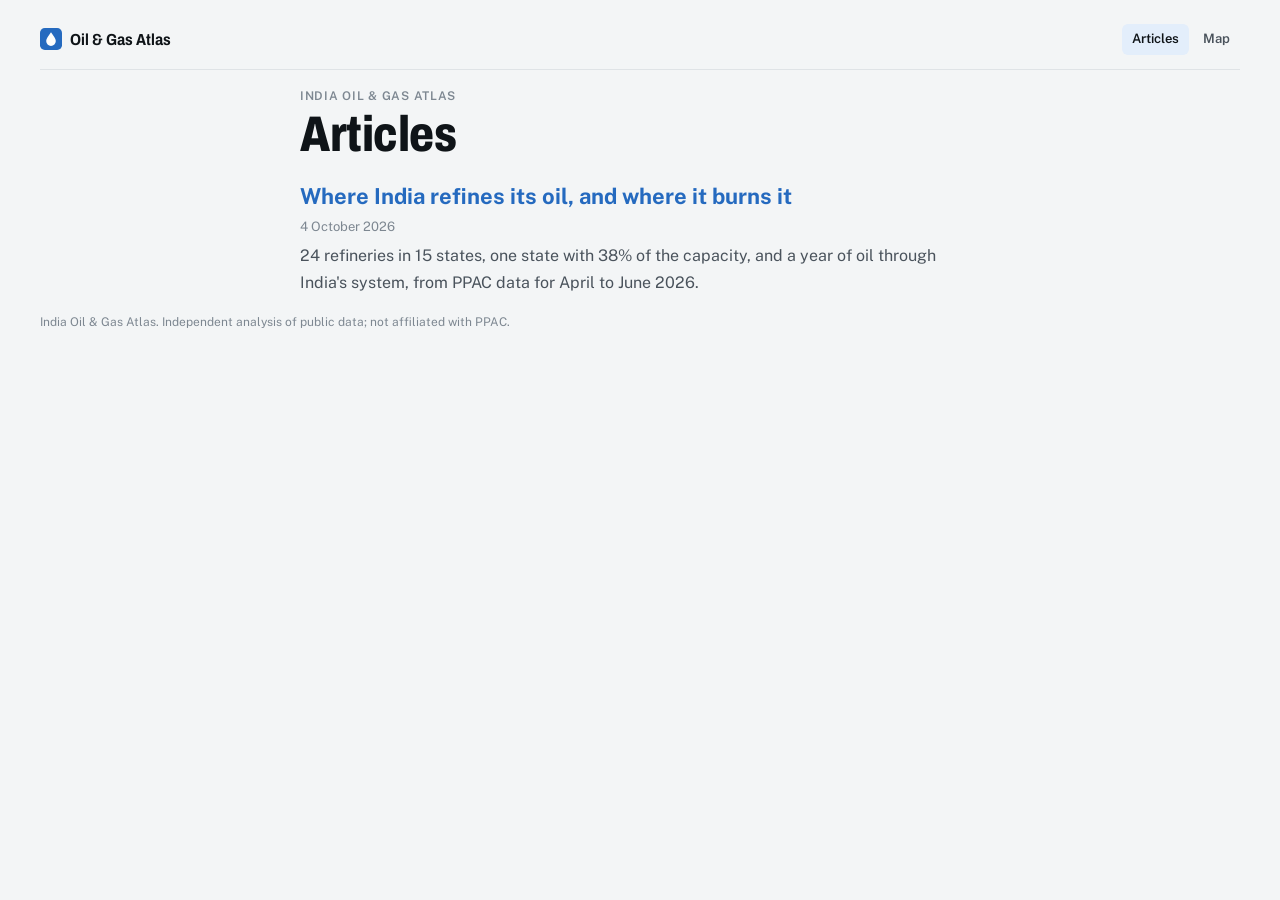
==== posts/index.html @ 9cfd4ae3 "Version shared assets and chart frames so browsers drop stale copies Co-Authored-By: Claude Opus 5.5" ====
<!doctype html>
<html lang="en">
<head>
<meta charset="utf-8">
<meta name="viewport" content="width=device-width, initial-scale=1, viewport-fit=cover">
<title>Articles · India Oil &amp; Gas Atlas</title>
<meta name="description" content="Articles from the India Oil & Gas Atlas.">
<meta property="og:title" content="Articles">
<meta property="og:description" content="Articles from the India Oil & Gas Atlas.">
<meta property="og:type" content="article">
<meta property="og:url" content="https://sand7888.github.io/india-oil-gas-atlas/posts/">
<meta property="og:image" content="https://sand7888.github.io/india-oil-gas-atlas/images/card-atlas.png">
<meta name="twitter:card" content="summary_large_image">
<link rel="canonical" href="https://sand7888.github.io/india-oil-gas-atlas/posts/">
<meta name="robots" content="noindex, nofollow">
<link rel="icon" href="data:image/svg+xml,%3Csvg xmlns='http://www.w3.org/2000/svg' viewBox='0 0 32 32'%3E%3Crect width='32' height='32' rx='7' fill='%23256abf'/%3E%3Cpath d='M16 6c-4 6-7 9.5-7 13a7 7 0 0 0 14 0c0-3.5-3-7-7-13z' fill='%23fff'/%3E%3C/svg%3E">
<link rel="preconnect" href="https://fonts.googleapis.com">
<link rel="preconnect" href="https://fonts.gstatic.com" crossorigin>
<link rel="stylesheet" href="https://fonts.googleapis.com/css2?family=Archivo:wdth,wght@75..100,500..800&family=Public+Sans:ital,wght@0,400;0,500;0,600;0,700;1,400&display=swap">
<link rel="stylesheet" href="../assets/site.css?v=d479c280">
<style>
/* Layout: one reading column of about 68 characters; charts break out wider so maps have room. */
.article { display: flex; flex-direction: column; gap: 18px; }
.article header { max-width: 680px; margin-inline: auto; width: 100%; }
.article h1 { font-size: clamp(32px, 5vw, 50px); }
.byline { margin: 10px 0 0; color: var(--muted); font-size: 14px; }
.body { width: 100%; max-width: 680px; margin-inline: auto; font-size: 18px; line-height: 1.7; }
.body p { margin: 0 0 1.1em; }
.body h2 { margin: 1.6em 0 .5em; font-family: var(--display); font-stretch: 85%; font-weight: 700; font-size: 28px; line-height: 1.15; text-wrap: balance; }
.body h3 { margin: 2em 0 .4em; font-size: 13px; letter-spacing: .06em; text-transform: uppercase; color: var(--muted); }
.body h3 ~ p { font-size: 14px; line-height: 1.6; color: var(--ink-2); }
.body strong { font-weight: 700; }
.body a { color: var(--accent); }
/* Charts are wider than the text: up to 1000px, never wider than the screen. */
.chart { margin: 1.4em 0 1.8em; width: min(1000px, calc(100vw - 32px)); margin-left: 50%; transform: translateX(-50%); }
.chart iframe { display: block; width: 100%; border: 0; border-radius: var(--radius); background: var(--bg); }
.subscribe { max-width: 680px; margin: 8px auto 0; width: 100%; background: var(--surface); border: 1px solid var(--line); border-radius: var(--radius); padding: 18px 20px; display: flex; gap: 12px 20px; align-items: center; justify-content: space-between; flex-wrap: wrap; }
.subscribe p { margin: 0; color: var(--ink-2); }
.subscribe b { color: var(--ink); display: block; font-size: 17px; }
.subscribe a { background: var(--accent); color: #fff; text-decoration: none; font-weight: 700; padding: 10px 18px; border-radius: 8px; white-space: nowrap; }
.subscribe a:focus-visible { outline: 2px solid var(--ink); outline-offset: 2px; }
.postlist { list-style: none; margin: 0; padding: 0; display: flex; flex-direction: column; gap: 22px; }
.postlist a { text-decoration: none; font-size: 22px; } .postlist span { display: block; font-size: 13px; color: var(--muted); }
.postlist p { margin: 4px 0 0; font-size: 16px; color: var(--ink-2); }
</style>
</head>
<body>
<div class="page">
  <nav class="site-nav" aria-label="Site">
    <a class="brand" href="../"><svg viewBox="0 0 32 32" aria-hidden="true"><rect width="32" height="32" rx="7" fill="var(--accent)"/><path d="M16 6c-4 6-7 9.5-7 13a7 7 0 0 0 14 0c0-3.5-3-7-7-13z" fill="var(--surface)"/></svg>Oil &amp; Gas Atlas</a>
    <div class="links"><a href="./" aria-current="page">Articles</a><a href="../">Map</a></div>
  </nav>

  <article class="article">
    <header>
      <p class="eyebrow">India Oil &amp; Gas Atlas</p>
      <h1>Articles</h1>
      
    </header>
    <div class="body">
<ul class="postlist"><li><a href="where-india-refines-its-oil.html"><b>Where India refines its oil, and where it burns it</b></a><span>4 October 2026</span><p>24 refineries in 15 states, one state with 38% of the capacity, and a year of oil through India&#x27;s system, from PPAC data for April to June 2026.</p></li></ul>
    </div>
    
  </article>

  <footer><span>India Oil &amp; Gas Atlas. Independent analysis of public data; not affiliated with PPAC.</span></footer>
</div>
<script>
// Charts are embedded views of the atlas pages; each reports its height so the frame fits it exactly.
addEventListener("message", (e) => {
  if (!e.data || e.data.type !== "atlas-embed") return;
  for (const f of document.querySelectorAll("iframe[data-atlas]")) if (f.contentWindow === e.source) f.style.height = e.data.h + "px";
});
</script>
</body>
</html>
---- assets/site.css ----
/* Shared look for every page: tokens, base type, page frame, site header and footer. */
:root {
  --bg: #f3f5f6;
  --surface: #fdfdfc;
  --ink: #0f1418;
  --ink-2: #4a535c;
  --muted: #7d8791;
  --line: #dfe3e6;
  --accent: #256abf;
  --accent-soft: #e3eefb;
  --zero: #e6e9ec;
  --hatch: #b4bcc4;
  --c0: #b7d3f6; --c1: #6da7ec; --c2: #3987e5; --c3: #256abf; --c4: #104281;
  /* Oil balance: crude (imported, domestic) and one colour per product, the same wherever it appears. */
  --s1: #2a78d6; --s3: #1baf7a; --flow: #9aa6b2; --link-op: .45;
  --d1: #0f7f58; --d2: #1baf7a; --d3: #5ccb9f; --d4: #9fe0c4;  /* domestic crude: ONGC, Oil India, contract blocks, condensate */
  --p-lpg: #eb6834; --p-petcoke: #4b5563; --p-diesel: #eda100; --p-petrol: #e87ba4; --p-jet: #008300; --p-naphtha: #4a3aa7; --p-other: #b3bcc6;
  --display: "Archivo", "Arial Narrow", "Helvetica Neue", Arial, sans-serif;
  --body: "Public Sans", system-ui, -apple-system, "Segoe UI", sans-serif;
  --radius: 10px;
}
@media (prefers-color-scheme: dark) {
  :root:not([data-theme="light"]) {
    --bg: #0e1114; --surface: #161a1e; --ink: #f1f3f5; --ink-2: #b8c0c8; --muted: #7f8892;
    --line: #2a3036; --accent: #6da7ec; --accent-soft: #1b2a3c; --zero: #262b31; --hatch: #4a525b;
    --c0: #184f95; --c1: #256abf; --c2: #3987e5; --c3: #6da7ec; --c4: #b7d3f6;
    --s1: #3987e5; --s3: #199e70; --flow: #5d6873; --link-op: .62;
    --d1: #127552; --d2: #199e70; --d3: #3fc490; --d4: #8adbb8;
    --p-lpg: #d95926; --p-petcoke: #9aa3ad; --p-diesel: #c98500; --p-petrol: #d55181; --p-jet: #008300; --p-naphtha: #9085e9; --p-other: #5d6873;
    color-scheme: dark;
  }
}
:root[data-theme="dark"] {
  --bg: #0e1114; --surface: #161a1e; --ink: #f1f3f5; --ink-2: #b8c0c8; --muted: #7f8892;
  --line: #2a3036; --accent: #6da7ec; --accent-soft: #1b2a3c; --zero: #262b31; --hatch: #4a525b;
  --c0: #184f95; --c1: #256abf; --c2: #3987e5; --c3: #6da7ec; --c4: #b7d3f6;
  --s1: #3987e5; --s3: #199e70; --flow: #5d6873; --link-op: .62;
  --d1: #127552; --d2: #199e70; --d3: #3fc490; --d4: #8adbb8;
  --p-lpg: #d95926; --p-petcoke: #9aa3ad; --p-diesel: #c98500; --p-petrol: #d55181; --p-jet: #008300; --p-naphtha: #9085e9; --p-other: #5d6873;
  color-scheme: dark;
}

* { box-sizing: border-box; }
body { background: var(--bg); color: var(--ink); font-family: var(--body); font-size: 14px; line-height: 1.45; }
.page { max-width: 1240px; margin: 0 auto; padding-inline: 20px; padding-block: 24px 40px; display: flex; flex-direction: column; gap: 18px; }
@media (max-width: 600px) { .page { padding-inline: 16px; padding-block: 16px 32px; } }

header .eyebrow { margin: 0 0 4px; font-size: 12px; letter-spacing: .06em; text-transform: uppercase; color: var(--muted); font-weight: 600; }
h1 { margin: 0; font-family: var(--display); font-stretch: 78%; font-weight: 800; font-size: clamp(28px, 4.2vw, 42px); line-height: 1.02; letter-spacing: -.01em; text-wrap: balance; }
header p.lede { margin: 8px 0 0; color: var(--ink-2); max-width: 68ch; }

footer { color: var(--muted); font-size: 12px; display: flex; flex-direction: column; gap: 4px; max-width: 90ch; }
footer a { color: var(--ink-2); }

html { background: var(--bg); }
body { margin: 0; }
[hidden] { display: none !important; }
a { color: var(--accent); }

.site-nav { display: flex; justify-content: space-between; align-items: center; gap: 12px; flex-wrap: wrap; padding-bottom: 14px; border-bottom: 1px solid var(--line); }
.site-nav .brand { display: inline-flex; align-items: center; gap: 8px; color: var(--ink); text-decoration: none; font-family: var(--display); font-stretch: 85%; font-weight: 700; font-size: 16px; }
.site-nav .brand svg { width: 22px; height: 22px; flex: none; }
.site-nav .links { display: flex; gap: 4px; }
.site-nav .links a { color: var(--ink-2); text-decoration: none; font-weight: 600; font-size: 13px; padding: 6px 10px; border-radius: 6px; }
.site-nav .links a:hover { background: var(--accent-soft); color: var(--ink); }
.site-nav .links a[aria-current="page"] { color: var(--ink); background: var(--accent-soft); }
.site-nav a:focus-visible { outline: 2px solid var(--accent); outline-offset: 2px; }

/* Embed mode (see embed.js): just the chart, a source line and a link back. */
html.embed .site-nav, html.embed .page > header, html.embed .page > footer { display: none; }
html.embed .page { padding-block: 12px; gap: 12px; }
.embedfoot { display: flex; justify-content: space-between; align-items: baseline; gap: 6px 16px; flex-wrap: wrap; font-size: 12px; color: var(--muted); }
.embedfoot a { color: var(--accent); font-weight: 600; text-decoration: none; }
.embedfoot .brand-sm { font-family: var(--display); font-stretch: 85%; font-weight: 700; color: var(--ink-2); font-size: 13px; }
/* Static mode: a fixed 1200px layout for images, with nothing that only makes sense on hover. */
html.static body { width: 1200px; }
html.static .page { max-width: none; width: 1200px; padding-inline: 24px; }
html.static .tip, html.static .scrollhint, html.static .more { display: none !important; }
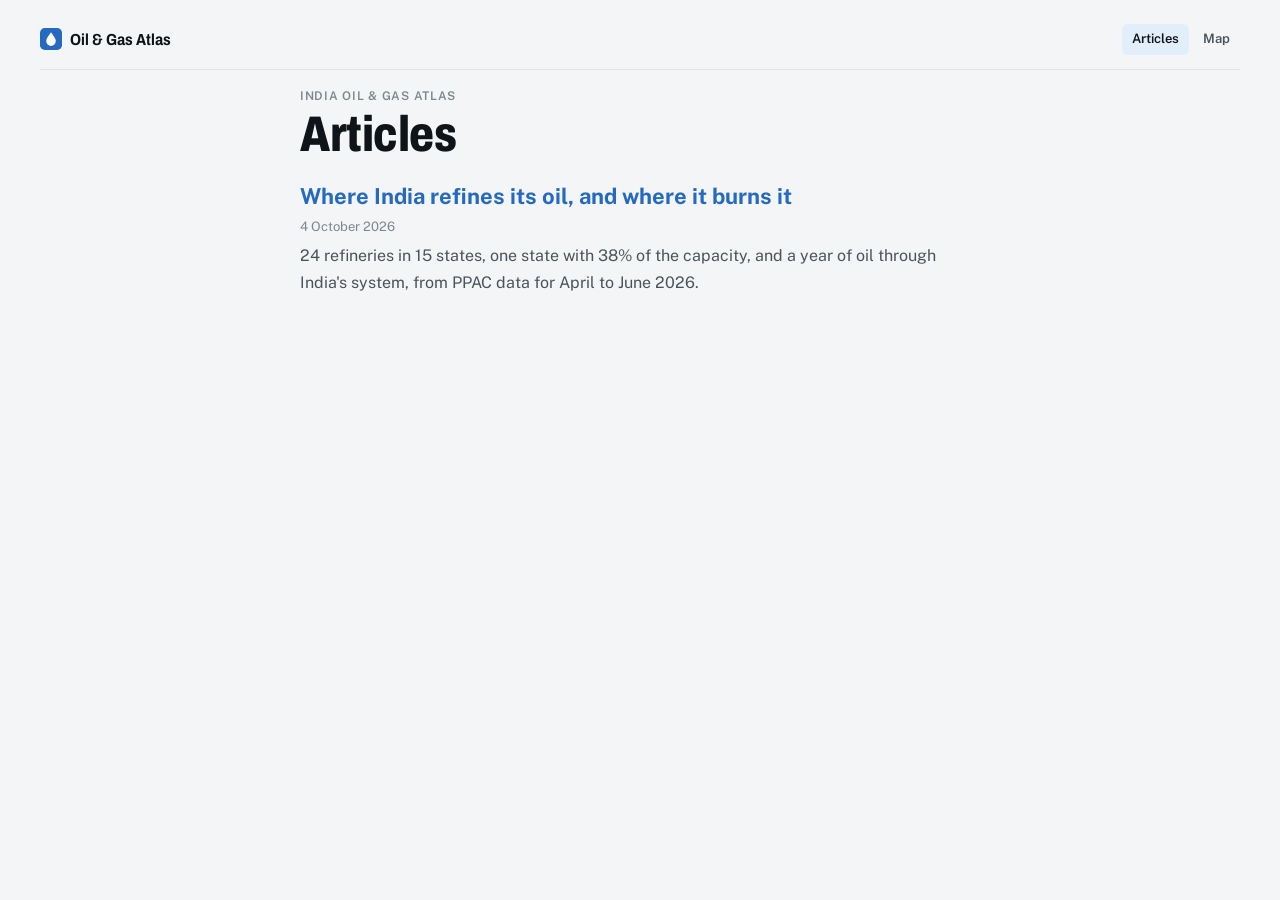
==== commit bdc8da8a: "Articles: charts match the text column; drop the repeated footer Co-Authored-By: Claude Opus 5.5 <no" ====
--- a/posts/index.html
+++ b/posts/index.html
@@ -19,7 +19,7 @@
 <link rel="stylesheet" href="https://fonts.googleapis.com/css2?family=Archivo:wdth,wght@75..100,500..800&family=Public+Sans:ital,wght@0,400;0,500;0,600;0,700;1,400&display=swap">
 <link rel="stylesheet" href="../assets/site.css?v=d479c280">
 <style>
-/* Layout: one reading column of about 68 characters; charts break out wider so maps have room. */
+/* Layout: one reading column of about 68 characters; charts share its width. */
 .article { display: flex; flex-direction: column; gap: 18px; }
 .article header { max-width: 680px; margin-inline: auto; width: 100%; }
 .article h1 { font-size: clamp(32px, 5vw, 50px); }
@@ -31,8 +31,7 @@
 .body h3 ~ p { font-size: 14px; line-height: 1.6; color: var(--ink-2); }
 .body strong { font-weight: 700; }
 .body a { color: var(--accent); }
-/* Charts are wider than the text: up to 1000px, never wider than the screen. */
-.chart { margin: 1.4em 0 1.8em; width: min(1000px, calc(100vw - 32px)); margin-left: 50%; transform: translateX(-50%); }
+.chart { margin: 1.4em 0 1.8em; }
 .chart iframe { display: block; width: 100%; border: 0; border-radius: var(--radius); background: var(--bg); }
 .subscribe { max-width: 680px; margin: 8px auto 0; width: 100%; background: var(--surface); border: 1px solid var(--line); border-radius: var(--radius); padding: 18px 20px; display: flex; gap: 12px 20px; align-items: center; justify-content: space-between; flex-wrap: wrap; }
 .subscribe p { margin: 0; color: var(--ink-2); }
@@ -63,7 +62,6 @@
     
   </article>
 
-  <footer><span>India Oil &amp; Gas Atlas. Independent analysis of public data; not affiliated with PPAC.</span></footer>
 </div>
 <script>
 // Charts are embedded views of the atlas pages; each reports its height so the frame fits it exactly.
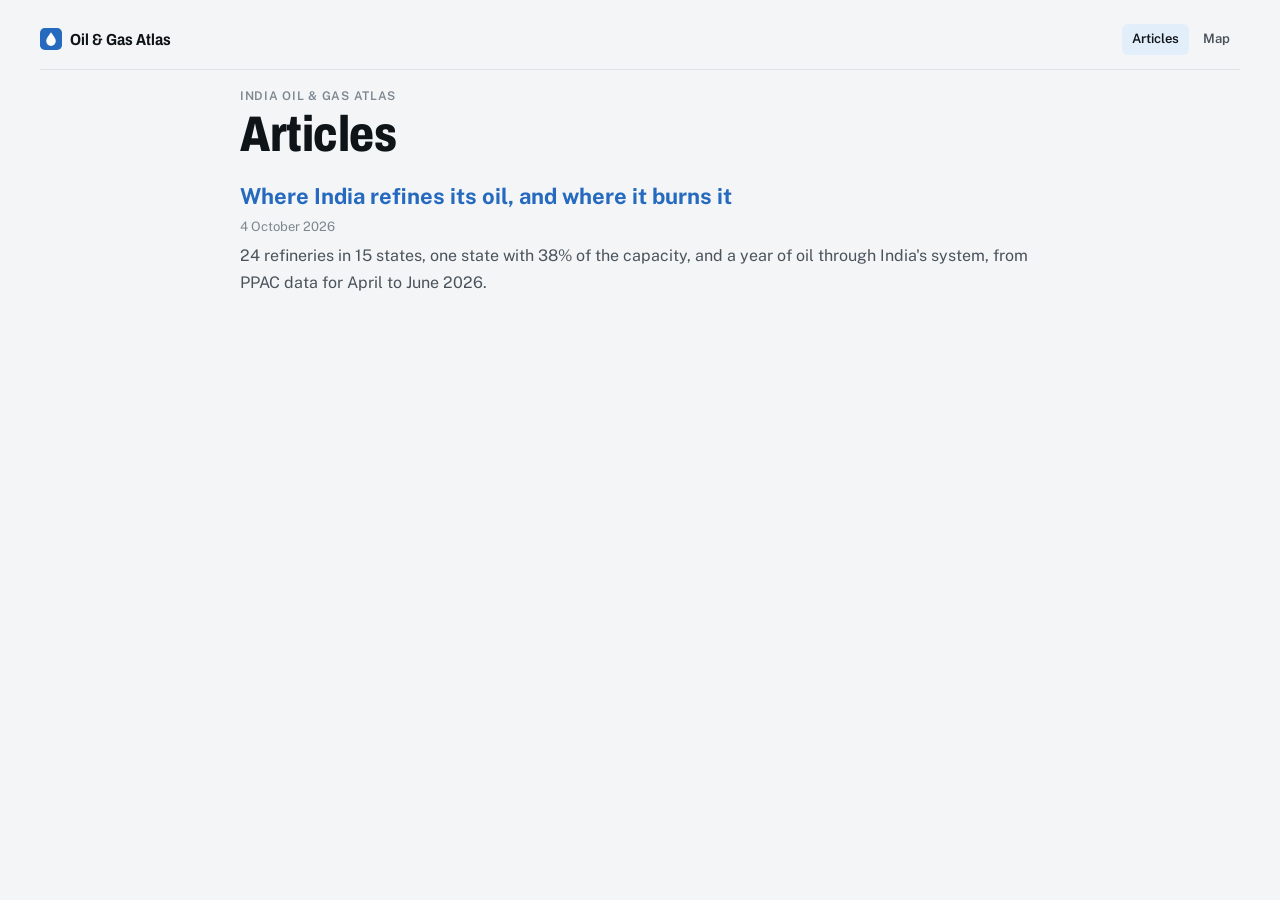
==== commit 579290a5: "Articles: 800px column; embedded charts fit it without stretching Co-Authored-By: Claude Opus 5.5 <n" ====
--- a/posts/index.html
+++ b/posts/index.html
@@ -17,14 +17,14 @@
 <link rel="preconnect" href="https://fonts.googleapis.com">
 <link rel="preconnect" href="https://fonts.gstatic.com" crossorigin>
 <link rel="stylesheet" href="https://fonts.googleapis.com/css2?family=Archivo:wdth,wght@75..100,500..800&family=Public+Sans:ital,wght@0,400;0,500;0,600;0,700;1,400&display=swap">
-<link rel="stylesheet" href="../assets/site.css?v=d479c280">
+<link rel="stylesheet" href="../assets/site.css?v=7ea134e8">
 <style>
-/* Layout: one reading column of about 68 characters; charts share its width. */
+/* Layout: one 800px column; text and charts share its width. */
 .article { display: flex; flex-direction: column; gap: 18px; }
-.article header { max-width: 680px; margin-inline: auto; width: 100%; }
+.article header { max-width: 800px; margin-inline: auto; width: 100%; }
 .article h1 { font-size: clamp(32px, 5vw, 50px); }
 .byline { margin: 10px 0 0; color: var(--muted); font-size: 14px; }
-.body { width: 100%; max-width: 680px; margin-inline: auto; font-size: 18px; line-height: 1.7; }
+.body { width: 100%; max-width: 800px; margin-inline: auto; font-size: 18px; line-height: 1.7; }
 .body p { margin: 0 0 1.1em; }
 .body h2 { margin: 1.6em 0 .5em; font-family: var(--display); font-stretch: 85%; font-weight: 700; font-size: 28px; line-height: 1.15; text-wrap: balance; }
 .body h3 { margin: 2em 0 .4em; font-size: 13px; letter-spacing: .06em; text-transform: uppercase; color: var(--muted); }
@@ -33,7 +33,7 @@
 .body a { color: var(--accent); }
 .chart { margin: 1.4em 0 1.8em; }
 .chart iframe { display: block; width: 100%; border: 0; border-radius: var(--radius); background: var(--bg); }
-.subscribe { max-width: 680px; margin: 8px auto 0; width: 100%; background: var(--surface); border: 1px solid var(--line); border-radius: var(--radius); padding: 18px 20px; display: flex; gap: 12px 20px; align-items: center; justify-content: space-between; flex-wrap: wrap; }
+.subscribe { max-width: 800px; margin: 8px auto 0; width: 100%; background: var(--surface); border: 1px solid var(--line); border-radius: var(--radius); padding: 18px 20px; display: flex; gap: 12px 20px; align-items: center; justify-content: space-between; flex-wrap: wrap; }
 .subscribe p { margin: 0; color: var(--ink-2); }
 .subscribe b { color: var(--ink); display: block; font-size: 17px; }
 .subscribe a { background: var(--accent); color: #fff; text-decoration: none; font-weight: 700; padding: 10px 18px; border-radius: 8px; white-space: nowrap; }
--- a/assets/site.css
+++ b/assets/site.css
@@ -68,7 +68,7 @@
 
 /* Embed mode (see embed.js): just the chart, a source line and a link back. */
 html.embed .site-nav, html.embed .page > header, html.embed .page > footer { display: none; }
-html.embed .page { padding-block: 12px; gap: 12px; }
+html.embed .page { padding: 12px 0; gap: 12px; }
 .embedfoot { display: flex; justify-content: space-between; align-items: baseline; gap: 6px 16px; flex-wrap: wrap; font-size: 12px; color: var(--muted); }
 .embedfoot a { color: var(--accent); font-weight: 600; text-decoration: none; }
 .embedfoot .brand-sm { font-family: var(--display); font-stretch: 85%; font-weight: 700; color: var(--ink-2); font-size: 13px; }
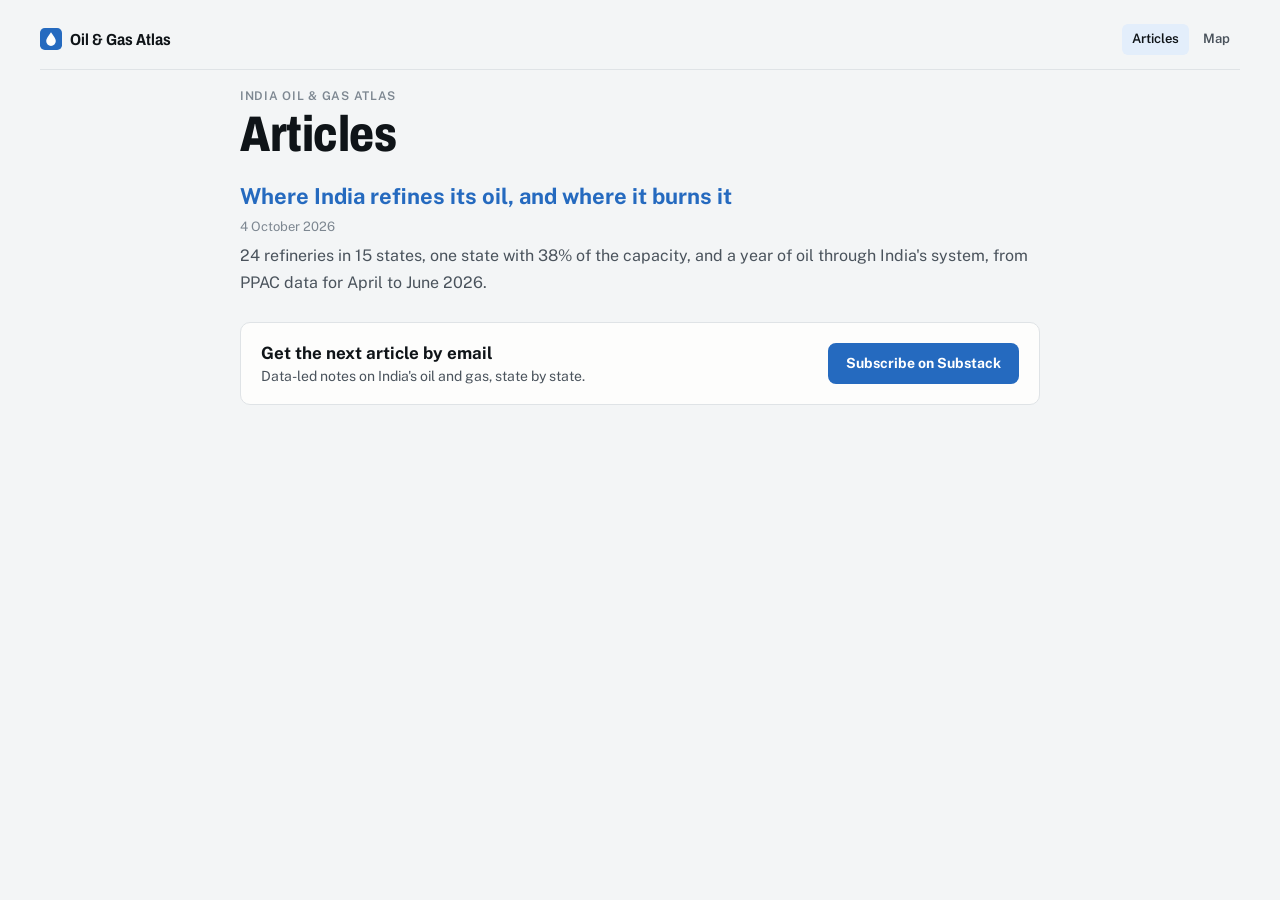
==== commit c892fb45: "Open the site to search engines; add sitemap and Substack subscribe box Co-Authored-By: Claude Opus " ====
--- a/posts/index.html
+++ b/posts/index.html
@@ -12,7 +12,7 @@
 <meta property="og:image" content="https://sand7888.github.io/india-oil-gas-atlas/images/card-atlas.png">
 <meta name="twitter:card" content="summary_large_image">
 <link rel="canonical" href="https://sand7888.github.io/india-oil-gas-atlas/posts/">
-<meta name="robots" content="noindex, nofollow">
+
 <link rel="icon" href="data:image/svg+xml,%3Csvg xmlns='http://www.w3.org/2000/svg' viewBox='0 0 32 32'%3E%3Crect width='32' height='32' rx='7' fill='%23256abf'/%3E%3Cpath d='M16 6c-4 6-7 9.5-7 13a7 7 0 0 0 14 0c0-3.5-3-7-7-13z' fill='%23fff'/%3E%3C/svg%3E">
 <link rel="preconnect" href="https://fonts.googleapis.com">
 <link rel="preconnect" href="https://fonts.gstatic.com" crossorigin>
@@ -59,7 +59,7 @@
     <div class="body">
 <ul class="postlist"><li><a href="where-india-refines-its-oil.html"><b>Where India refines its oil, and where it burns it</b></a><span>4 October 2026</span><p>24 refineries in 15 states, one state with 38% of the capacity, and a year of oil through India&#x27;s system, from PPAC data for April to June 2026.</p></li></ul>
     </div>
-    
+    <aside class="subscribe"><p><b>Get the next article by email</b>Data-led notes on India's oil and gas, state by state.</p><a href="https://sandeep122670.substack.com/subscribe" target="_blank" rel="noopener">Subscribe on Substack</a></aside>
   </article>
 
 </div>
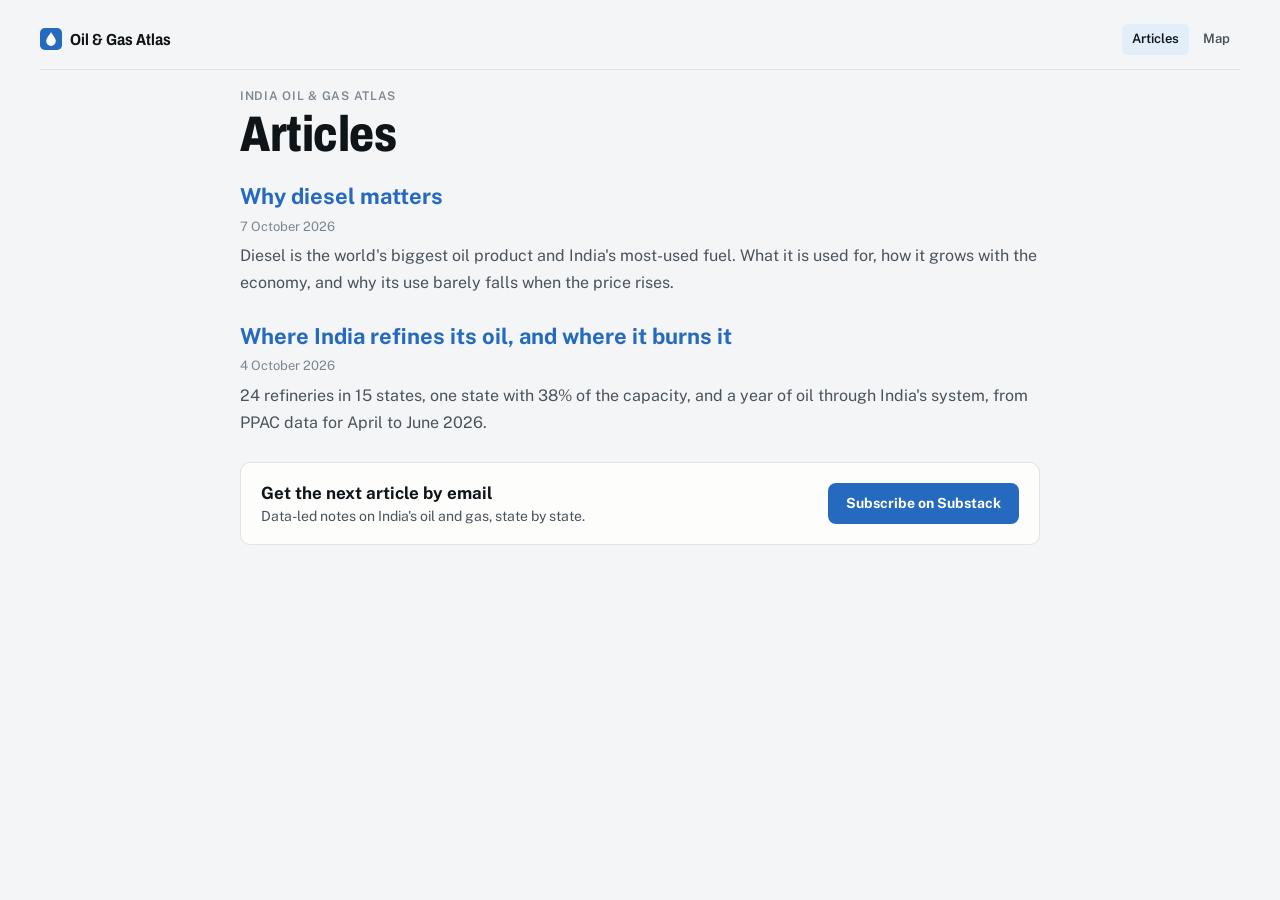
==== commit b6634c77: "Publish "Why diesel matters" with its charts and share card Co-Authored-By: Claude Opus 5.5 <noreply" ====
--- a/posts/index.html
+++ b/posts/index.html
@@ -27,6 +27,7 @@
 .body { width: 100%; max-width: 800px; margin-inline: auto; font-size: 18px; line-height: 1.7; }
 .body p { margin: 0 0 1.1em; }
 .body h2 { margin: 1.6em 0 .5em; font-family: var(--display); font-stretch: 85%; font-weight: 700; font-size: 28px; line-height: 1.15; text-wrap: balance; }
+.body h2, .body h3 { scroll-margin-top: 20px; }  /* breathing room when a link jumps to a section */
 .body h3 { margin: 2em 0 .4em; font-size: 13px; letter-spacing: .06em; text-transform: uppercase; color: var(--muted); }
 .body h3 ~ p { font-size: 14px; line-height: 1.6; color: var(--ink-2); }
 .body strong { font-weight: 700; }
@@ -57,7 +58,7 @@
       
     </header>
     <div class="body">
-<ul class="postlist"><li><a href="where-india-refines-its-oil.html"><b>Where India refines its oil, and where it burns it</b></a><span>4 October 2026</span><p>24 refineries in 15 states, one state with 38% of the capacity, and a year of oil through India&#x27;s system, from PPAC data for April to June 2026.</p></li></ul>
+<ul class="postlist"><li><a href="why-diesel-matters.html"><b>Why diesel matters</b></a><span>7 October 2026</span><p>Diesel is the world&#x27;s biggest oil product and India&#x27;s most-used fuel. What it is used for, how it grows with the economy, and why its use barely falls when the price rises.</p></li><li><a href="where-india-refines-its-oil.html"><b>Where India refines its oil, and where it burns it</b></a><span>4 October 2026</span><p>24 refineries in 15 states, one state with 38% of the capacity, and a year of oil through India&#x27;s system, from PPAC data for April to June 2026.</p></li></ul>
     </div>
     <aside class="subscribe"><p><b>Get the next article by email</b>Data-led notes on India's oil and gas, state by state.</p><a href="https://sandeep122670.substack.com/subscribe" target="_blank" rel="noopener">Subscribe on Substack</a></aside>
   </article>
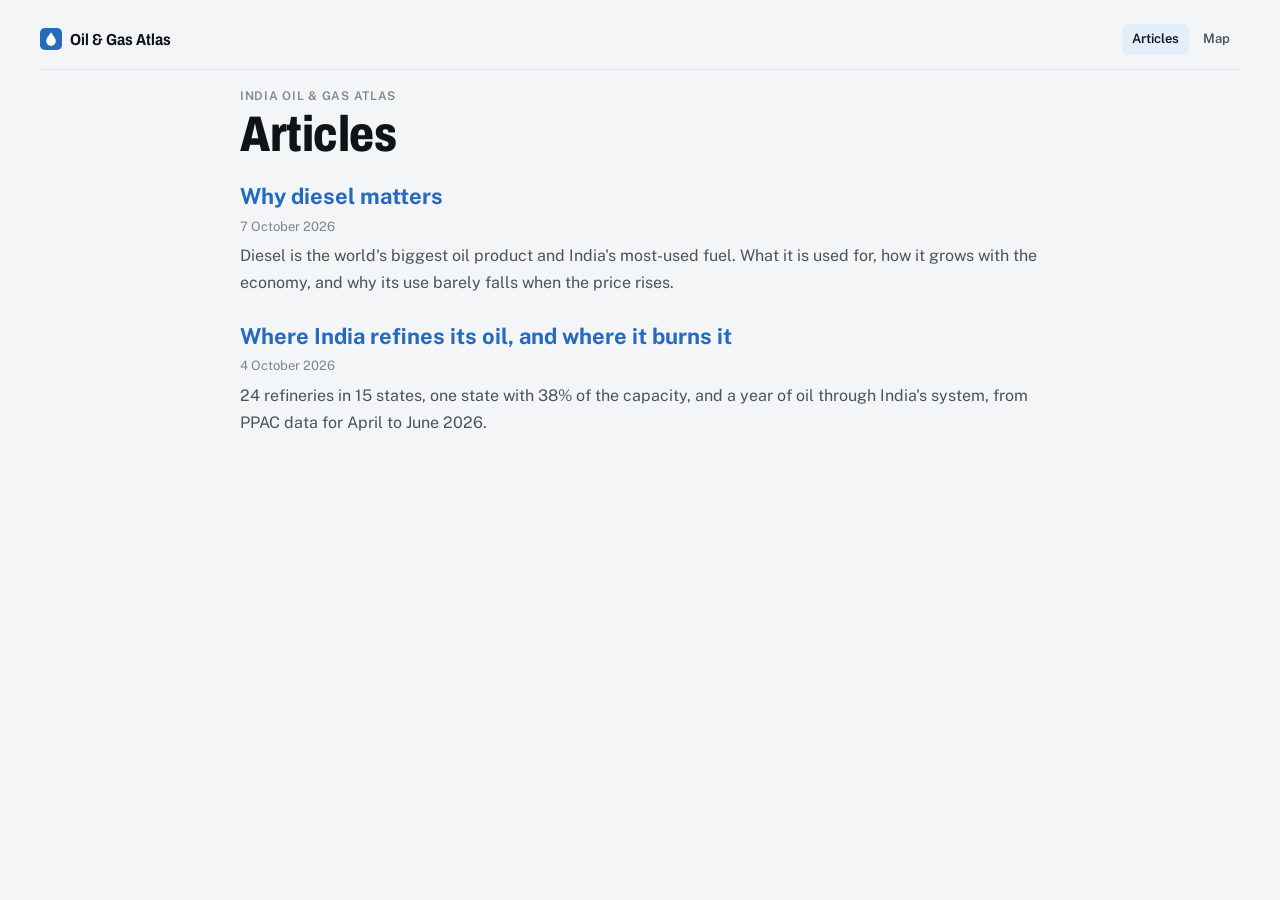
==== commit bf308639: "Remove the Subscribe on Substack box from articles Co-Authored-By: Claude Opus 5.5 <noreply@anthropi" ====
--- a/posts/index.html
+++ b/posts/index.html
@@ -34,11 +34,6 @@
 .body a { color: var(--accent); }
 .chart { margin: 1.4em 0 1.8em; }
 .chart iframe { display: block; width: 100%; border: 0; border-radius: var(--radius); background: var(--bg); }
-.subscribe { max-width: 800px; margin: 8px auto 0; width: 100%; background: var(--surface); border: 1px solid var(--line); border-radius: var(--radius); padding: 18px 20px; display: flex; gap: 12px 20px; align-items: center; justify-content: space-between; flex-wrap: wrap; }
-.subscribe p { margin: 0; color: var(--ink-2); }
-.subscribe b { color: var(--ink); display: block; font-size: 17px; }
-.subscribe a { background: var(--accent); color: #fff; text-decoration: none; font-weight: 700; padding: 10px 18px; border-radius: 8px; white-space: nowrap; }
-.subscribe a:focus-visible { outline: 2px solid var(--ink); outline-offset: 2px; }
 .postlist { list-style: none; margin: 0; padding: 0; display: flex; flex-direction: column; gap: 22px; }
 .postlist a { text-decoration: none; font-size: 22px; } .postlist span { display: block; font-size: 13px; color: var(--muted); }
 .postlist p { margin: 4px 0 0; font-size: 16px; color: var(--ink-2); }
@@ -60,7 +55,6 @@
     <div class="body">
 <ul class="postlist"><li><a href="why-diesel-matters.html"><b>Why diesel matters</b></a><span>7 October 2026</span><p>Diesel is the world&#x27;s biggest oil product and India&#x27;s most-used fuel. What it is used for, how it grows with the economy, and why its use barely falls when the price rises.</p></li><li><a href="where-india-refines-its-oil.html"><b>Where India refines its oil, and where it burns it</b></a><span>4 October 2026</span><p>24 refineries in 15 states, one state with 38% of the capacity, and a year of oil through India&#x27;s system, from PPAC data for April to June 2026.</p></li></ul>
     </div>
-    <aside class="subscribe"><p><b>Get the next article by email</b>Data-led notes on India's oil and gas, state by state.</p><a href="https://sandeep122670.substack.com/subscribe" target="_blank" rel="noopener">Subscribe on Substack</a></aside>
   </article>
 
 </div>
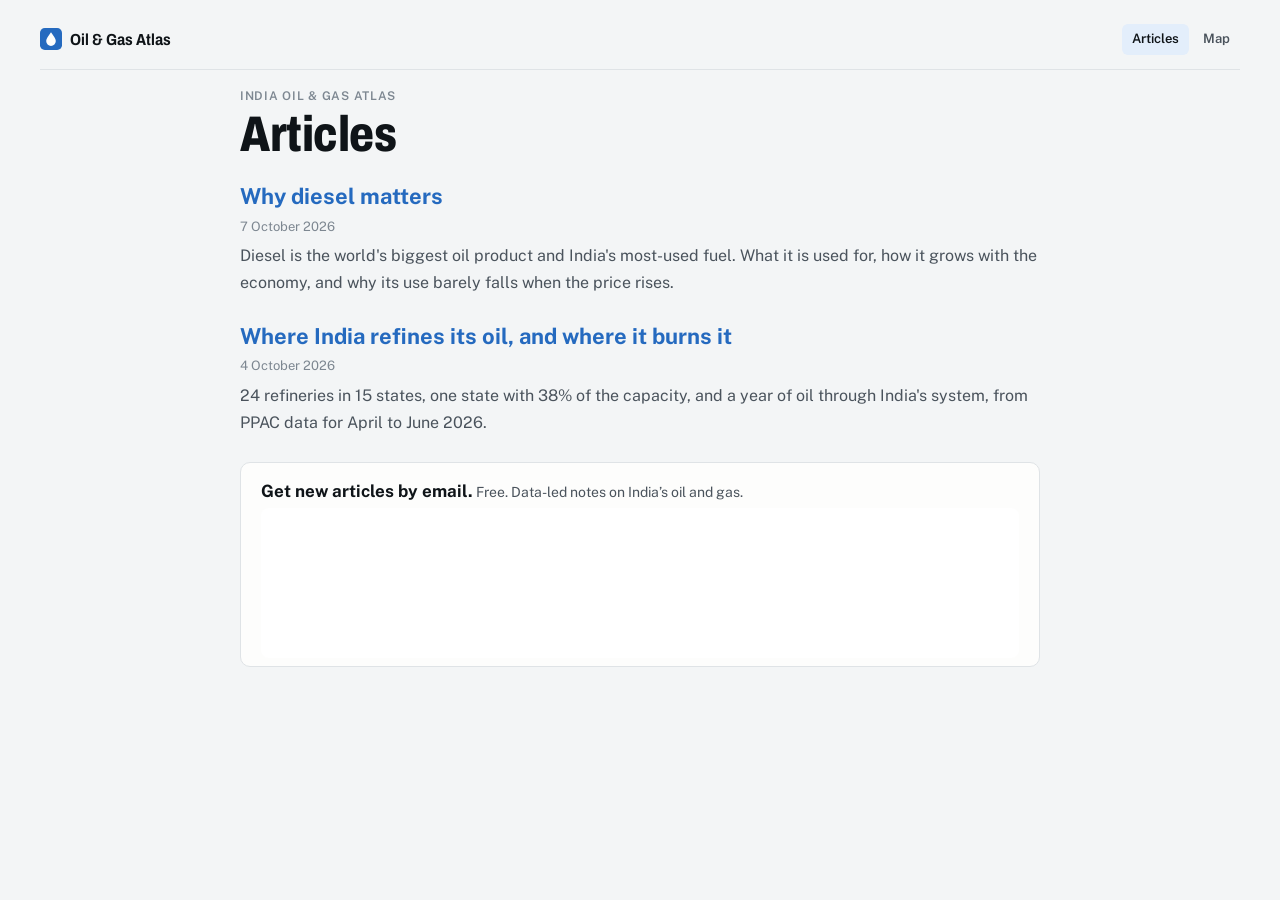
==== commit 59b693d5: "Free email sign-up box (Substack embed form) on articles Co-Authored-By: Claude Opus 5.5 <noreply@an" ====
--- a/posts/index.html
+++ b/posts/index.html
@@ -32,6 +32,11 @@
 .body h3 ~ p { font-size: 14px; line-height: 1.6; color: var(--ink-2); }
 .body strong { font-weight: 700; }
 .body a { color: var(--accent); }
+/* Free email sign-up: Substack's own embed form (email + Subscribe, no payment step). */
+.subscribe { max-width: 800px; width: 100%; margin: 8px auto 0; background: var(--surface); border: 1px solid var(--line); border-radius: var(--radius); padding: 16px 20px 8px; }
+.subscribe p { margin: 0 0 4px; color: var(--ink-2); }
+.subscribe b { color: var(--ink); font-size: 17px; }
+.subscribe iframe { display: block; width: 100%; height: 150px; border: 0; border-radius: 8px; background: #fff; }
 .chart { margin: 1.4em 0 1.8em; }
 .chart iframe { display: block; width: 100%; border: 0; border-radius: var(--radius); background: var(--bg); }
 .postlist { list-style: none; margin: 0; padding: 0; display: flex; flex-direction: column; gap: 22px; }
@@ -55,6 +60,7 @@
     <div class="body">
 <ul class="postlist"><li><a href="why-diesel-matters.html"><b>Why diesel matters</b></a><span>7 October 2026</span><p>Diesel is the world&#x27;s biggest oil product and India&#x27;s most-used fuel. What it is used for, how it grows with the economy, and why its use barely falls when the price rises.</p></li><li><a href="where-india-refines-its-oil.html"><b>Where India refines its oil, and where it burns it</b></a><span>4 October 2026</span><p>24 refineries in 15 states, one state with 38% of the capacity, and a year of oil through India&#x27;s system, from PPAC data for April to June 2026.</p></li></ul>
     </div>
+    <aside class="subscribe"><p><b>Get new articles by email.</b> Free. Data-led notes on India&rsquo;s oil and gas.</p><iframe src="https://sandeep122670.substack.com/embed" title="Subscribe by email on Substack" scrolling="no" loading="lazy"></iframe></aside>
   </article>
 
 </div>
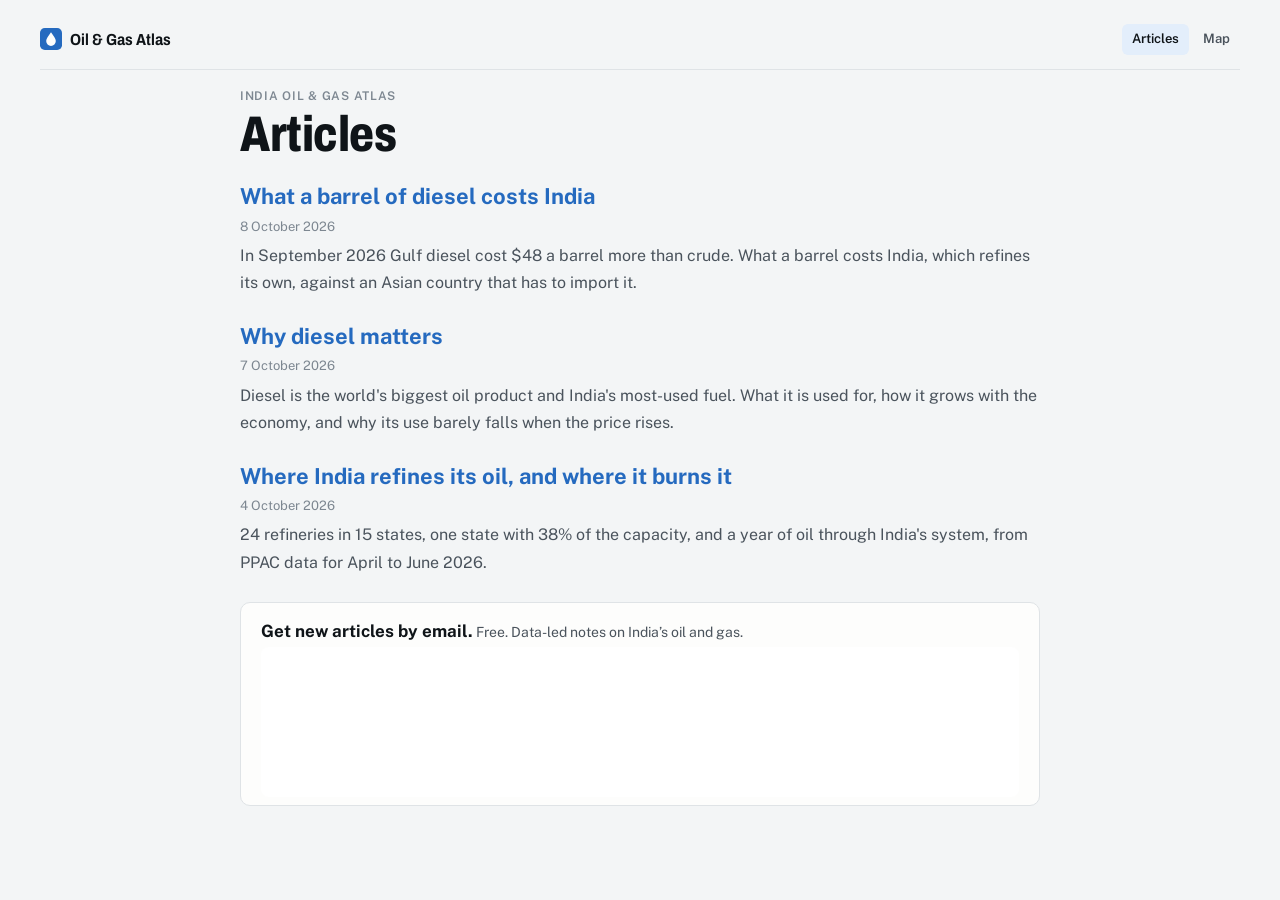
==== commit d30e17f1: "Publish What a barrel of diesel costs India" ====
--- a/posts/index.html
+++ b/posts/index.html
@@ -58,7 +58,7 @@
       
     </header>
     <div class="body">
-<ul class="postlist"><li><a href="why-diesel-matters.html"><b>Why diesel matters</b></a><span>7 October 2026</span><p>Diesel is the world&#x27;s biggest oil product and India&#x27;s most-used fuel. What it is used for, how it grows with the economy, and why its use barely falls when the price rises.</p></li><li><a href="where-india-refines-its-oil.html"><b>Where India refines its oil, and where it burns it</b></a><span>4 October 2026</span><p>24 refineries in 15 states, one state with 38% of the capacity, and a year of oil through India&#x27;s system, from PPAC data for April to June 2026.</p></li></ul>
+<ul class="postlist"><li><a href="what-diesel-costs.html"><b>What a barrel of diesel costs India</b></a><span>8 October 2026</span><p>In September 2026 Gulf diesel cost $48 a barrel more than crude. What a barrel costs India, which refines its own, against an Asian country that has to import it.</p></li><li><a href="why-diesel-matters.html"><b>Why diesel matters</b></a><span>7 October 2026</span><p>Diesel is the world&#x27;s biggest oil product and India&#x27;s most-used fuel. What it is used for, how it grows with the economy, and why its use barely falls when the price rises.</p></li><li><a href="where-india-refines-its-oil.html"><b>Where India refines its oil, and where it burns it</b></a><span>4 October 2026</span><p>24 refineries in 15 states, one state with 38% of the capacity, and a year of oil through India&#x27;s system, from PPAC data for April to June 2026.</p></li></ul>
     </div>
     <aside class="subscribe"><p><b>Get new articles by email.</b> Free. Data-led notes on India&rsquo;s oil and gas.</p><iframe src="https://sandeep122670.substack.com/embed" title="Subscribe by email on Substack" scrolling="no" loading="lazy"></iframe></aside>
   </article>
